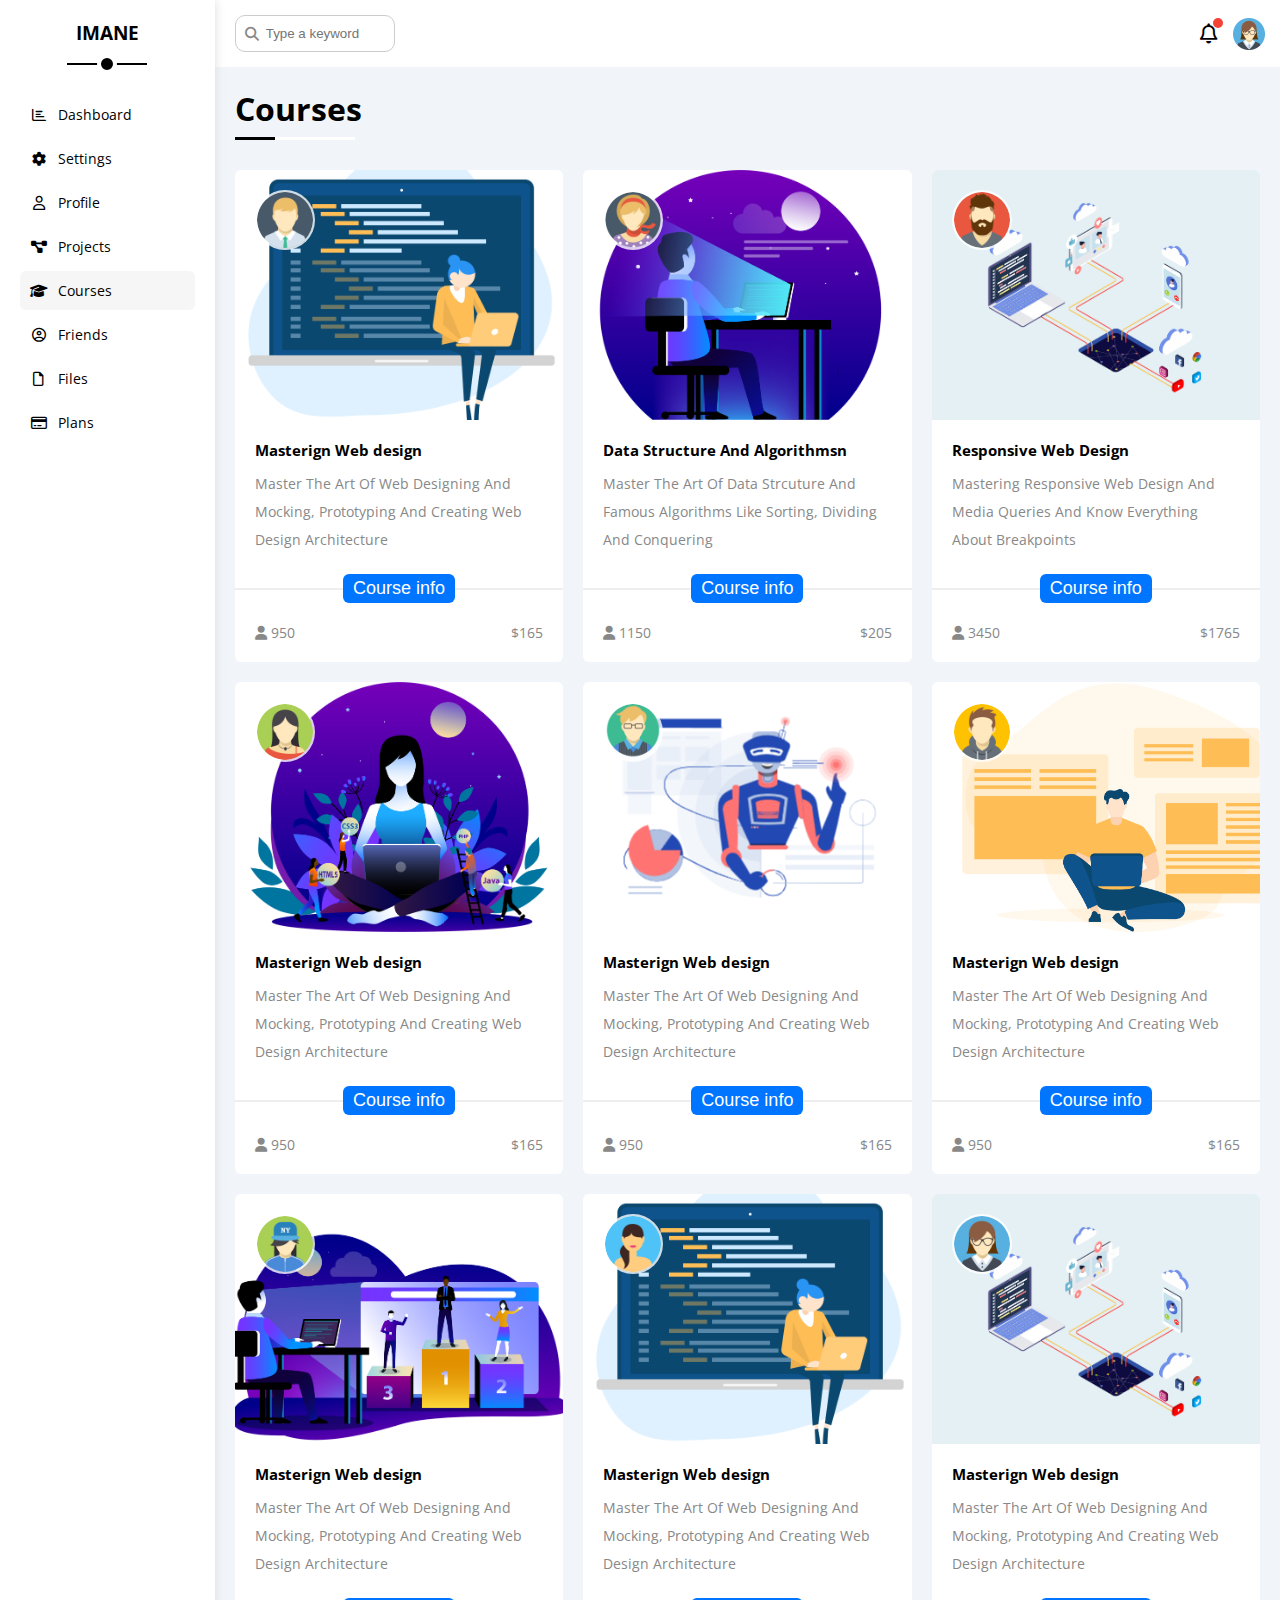
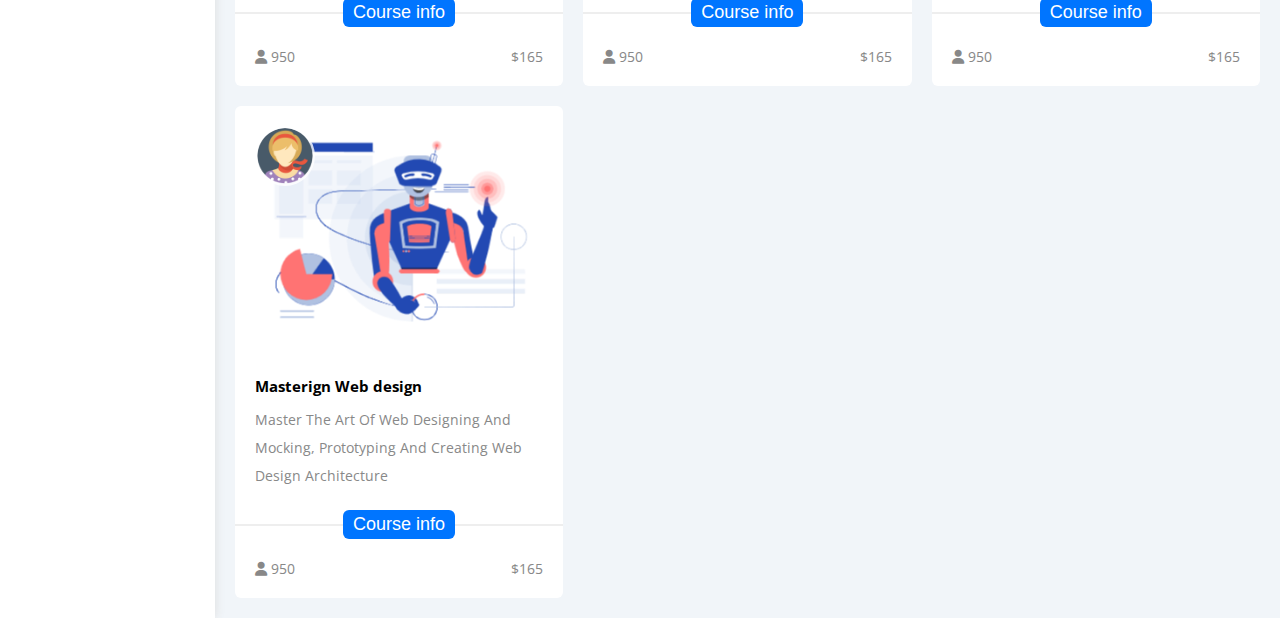
==== courses.html @ 6221a257 "complete website structure" ====
<!DOCTYPE html>
<html lang="en">
  <head>
    <meta charset="UTF-8" />
    <meta http-equiv="X-UA-Compatible" content="IE=edge" />
    <meta name="viewport" content="width=device-width, initial-scale=1.0" />
    <link rel="stylesheet" href="css/framwork.css" />
    <link rel="stylesheet" href="css/master.css" />
    <link rel="stylesheet" href="css/all.min.css" />
    <link rel="preconnect" href="https://fonts.googleapis.com" />
    <link rel="preconnect" href="https://fonts.gstatic.com" crossorigin />
    <link
      href="https://fonts.googleapis.com/css2?family=Open+Sans:wght@300;500&display=swap"
      rel="stylesheet"
    />
    <title>Courses</title>
  </head>
  <body>
    <div class="page d-flex">
      <div class="sidebar bg-white p-20 p-relative">
        <h3 class="p-relative txt-c mt-0">IMANE</h3>
        <ul>
          <li>
            <a
              class="d-flex align-center fs-14 c-black rad-6 p-10"
              href="index.html"
            >
              <i class="fa-regular fa-chart-bar fa-fw"></i>
              <span>Dashboard</span>
            </a>
          </li>
          <li>
            <a
              class="d-flex align-center fs-14 c-black rad-6 p-10"
              href="settings.html"
            >
              <i class="fa-solid fa-gear fa-fw"></i>
              <span>Settings</span>
            </a>
          </li>
          <li>
            <a
              class="d-flex align-center fs-14 c-black rad-6 p-10"
              href="profile.html"
            >
              <i class="fa-regular fa-user fa-fw"></i>
              <span>Profile</span>
            </a>
          </li>
          <li>
            <a
              class="d-flex align-center fs-14 c-black rad-6 p-10"
              href="projects.html"
            >
              <i class="fa-solid fa-diagram-project fa-fw"></i>
              <span>Projects</span>
            </a>
          </li>
          <li>
            <a
              class="active d-flex align-center fs-14 c-black rad-6 p-10"
              href="courses.html"
            >
              <i class="fa-solid fa-graduation-cap fa-fw"></i>
              <span>Courses</span>
            </a>
          </li>
          <li>
            <a
              class="d-flex align-center fs-14 c-black rad-6 p-10"
              href="friends.html"
            >
              <i class="fa-regular fa-circle-user fa-fw"></i>
              <span>Friends</span>
            </a>
          </li>
          <li>
            <a
              class="d-flex align-center fs-14 c-black rad-6 p-10"
              href="files.html"
            >
              <i class="fa-regular fa-file fa-fw"></i>
              <span>Files</span>
            </a>
          </li>
          <li>
            <a
              class="d-flex align-center fs-14 c-black rad-6 p-10"
              href="plans.html"
            >
              <i class="fa-regular fa-credit-card fa-fw"></i>
              <span>Plans</span>
            </a>
          </li>
        </ul>
      </div>
      <div class="content w-full">
        <!-- Start Head -->
        <div class="head bg-white p-15 between-flex">
          <div class="search p-relative">
            <input
              class="p-10"
              type="search"
              name=""
              id=""
              placeholder="Type a keyword"
            />
          </div>
          <div class="icons d-flex align-center">
            <span class="notification p-relative">
              <i class="fa-regular fa-bell fa-lg"></i>
            </span>
            <img src="images/avatar.png" alt="" />
          </div>
        </div>
        <!-- End head -->
        <h1 class="p-relative">Courses</h1>
        <div class="courses-page d-grid gap-20 wrapper-300 m-20">
            <div class="course bg-white rad-6 p-relative">
                <img  class="avatar p-absolute course-avatar" src="images/avatar-02.png" alt="course avatar">
                <div class="course-img-box">
                    <img class="course-img w-full" src="images/courses-01.png" alt="webd design">
                </div>
                <div class="course-desc p-20">
                    <h2 class="fs-15 mb-10"> Masterign Web design</h2>
                    <p class="c-grey fs-14 lh-2">
                        Master The Art Of Web Designing And Mocking, Prototyping And Creating Web Design Architecture
                    </p>
                </div>
                <div class="course-btn w-full p-relative p-0">
                   <button class="d-block m-inline-auto btn-shape b-none bg-blue c-white fs-18">Course info</button>
                </div>
                <div class="course-info between-flex c-grey fs-14 p-20">
                    <div>
                        <span><i class="fa-solid fa-user"></i></span>
                        <span>950</span>
                    </div>
                    <span>$165</span>
                </div>
            </div>
            <div class="course bg-white rad-6 p-relative">
                <img  class="avatar p-absolute course-avatar" src="images/avatar-01.png" alt="course avatar">
                <div class="course-img-box">
                    <img class="course-img w-full" src="images/courses-02.png" alt="webd design">
                </div>
                <div class="course-desc p-20">
                    <h2 class="fs-15 mb-10"> Data Structure And Algorithmsn</h2>
                    <p class="c-grey fs-14 lh-2">
                        Master The Art Of Data Strcuture And Famous Algorithms Like Sorting, Dividing And Conquering
                    </p>
                </div>
                <div class="course-btn w-full p-relative p-0">
                   <button class="d-block m-inline-auto btn-shape b-none bg-blue c-white fs-18">Course info</button>
                </div>
                <div class="course-info between-flex c-grey fs-14 p-20">
                    <div>
                        <span><i class="fa-solid fa-user"></i></span>
                        <span>1150</span>
                    </div>
                    <span>$205</span>
                </div>
            </div>
            <div class="course bg-white rad-6 p-relative">
                <img  class="avatar p-absolute course-avatar" src="images/avatar-03-m.png" alt="course avatar">
                <div class="course-img-box">
                    <img class="course-img w-full" src="images/courses-03.png" alt="webd design">
                </div>
                <div class="course-desc p-20">
                    <h2 class="fs-15 mb-10">Responsive Web Design</h2>
                    <p class="c-grey fs-14 lh-2">
                        Mastering Responsive Web Design And Media Queries And Know Everything About Breakpoints
                    </p>
                </div>
                <div class="course-btn w-full p-relative p-0">
                   <button class="d-block m-inline-auto btn-shape b-none bg-blue c-white fs-18">Course info</button>
                </div>
                <div class="course-info between-flex c-grey fs-14 p-20">
                    <div>
                        <span><i class="fa-solid fa-user"></i></span>
                        <span>3450</span>
                    </div>
                    <span>$1765</span>
                </div>
            </div>
            <div class="course bg-white rad-6 p-relative">
                <img  class="avatar p-absolute course-avatar" src="images/avatar-04-f.png" alt="course avatar">
                <div class="course-img-box">
                    <img class="course-img w-full" src="images/courses-04.png" alt="webd design">
                </div>
                <div class="course-desc p-20">
                    <h2 class="fs-15 mb-10"> Masterign Web design</h2>
                    <p class="c-grey fs-14 lh-2">
                        Master The Art Of Web Designing And Mocking, Prototyping And Creating Web Design Architecture
                    </p>
                </div>
                <div class="course-btn w-full p-relative p-0">
                   <button class="d-block m-inline-auto btn-shape b-none bg-blue c-white fs-18">Course info</button>
                </div>
                <div class="course-info between-flex c-grey fs-14 p-20">
                    <div>
                        <span><i class="fa-solid fa-user"></i></span>
                        <span>950</span>
                    </div>
                    <span>$165</span>
                </div>
            </div>
            <div class="course bg-white rad-6 p-relative">
                <img  class="avatar p-absolute course-avatar" src="images/avatar-05-m.png" alt="course avatar">
                <div class="course-img-box">
                    <img class="course-img w-full" src="images/courses-05.png" alt="webd design">
                </div>
                <div class="course-desc p-20">
                    <h2 class="fs-15 mb-10"> Masterign Web design</h2>
                    <p class="c-grey fs-14 lh-2">
                        Master The Art Of Web Designing And Mocking, Prototyping And Creating Web Design Architecture
                    </p>
                </div>
                <div class="course-btn w-full p-relative p-0">
                   <button class="d-block m-inline-auto btn-shape b-none bg-blue c-white fs-18">Course info</button>
                </div>
                <div class="course-info between-flex c-grey fs-14 p-20">
                    <div>
                        <span><i class="fa-solid fa-user"></i></span>
                        <span>950</span>
                    </div>
                    <span>$165</span>
                </div>
            </div>
            <div class="course bg-white rad-6 p-relative">
                <img  class="avatar p-absolute course-avatar" src="images/avatar-06-m.png" alt="course avatar">
                <div class="course-img-box">
                    <img class="course-img w-full" src="images/courses-06.png" alt="webd design">
                </div>
                <div class="course-desc p-20">
                    <h2 class="fs-15 mb-10"> Masterign Web design</h2>
                    <p class="c-grey fs-14 lh-2">
                        Master The Art Of Web Designing And Mocking, Prototyping And Creating Web Design Architecture
                    </p>
                </div>
                <div class="course-btn w-full p-relative p-0">
                   <button class="d-block m-inline-auto btn-shape b-none bg-blue c-white fs-18">Course info</button>
                </div>
                <div class="course-info between-flex c-grey fs-14 p-20">
                    <div>
                        <span><i class="fa-solid fa-user"></i></span>
                        <span>950</span>
                    </div>
                    <span>$165</span>
                </div>
            </div>
            <div class="course bg-white rad-6 p-relative">
                <img  class="avatar p-absolute course-avatar" src="images/avatar-08-f.png" alt="course avatar">
                <div class="course-img-box">
                    <img class="course-img w-full" src="images/courses-07.png" alt="webd design">
                </div>
                <div class="course-desc p-20">
                    <h2 class="fs-15 mb-10"> Masterign Web design</h2>
                    <p class="c-grey fs-14 lh-2">
                        Master The Art Of Web Designing And Mocking, Prototyping And Creating Web Design Architecture
                    </p>
                </div>
                <div class="course-btn w-full p-relative p-0">
                   <button class="d-block m-inline-auto btn-shape b-none bg-blue c-white fs-18">Course info</button>
                </div>
                <div class="course-info between-flex c-grey fs-14 p-20">
                    <div>
                        <span><i class="fa-solid fa-user"></i></span>
                        <span>950</span>
                    </div>
                    <span>$165</span>
                </div>
            </div>
            <div class="course bg-white rad-6 p-relative">
                <img  class="avatar p-absolute course-avatar" src="images/avatar-09-f.png" alt="course avatar">
                <div class="course-img-box">
                    <img class="course-img w-full" src="images/courses-01.png" alt="webd design">
                </div>
                <div class="course-desc p-20">
                    <h2 class="fs-15 mb-10"> Masterign Web design</h2>
                    <p class="c-grey fs-14 lh-2">
                        Master The Art Of Web Designing And Mocking, Prototyping And Creating Web Design Architecture
                    </p>
                </div>
                <div class="course-btn w-full p-relative p-0">
                   <button class="d-block m-inline-auto btn-shape b-none bg-blue c-white fs-18">Course info</button>
                </div>
                <div class="course-info between-flex c-grey fs-14 p-20">
                    <div>
                        <span><i class="fa-solid fa-user"></i></span>
                        <span>950</span>
                    </div>
                    <span>$165</span>
                </div>
            </div>
            <div class="course bg-white rad-6 p-relative">
                <img  class="avatar p-absolute course-avatar" src="images/avatar.png" alt="course avatar">
                <div class="course-img-box">
                    <img class="course-img w-full" src="images/courses-03.png" alt="webd design">
                </div>
                <div class="course-desc p-20">
                    <h2 class="fs-15 mb-10"> Masterign Web design</h2>
                    <p class="c-grey fs-14 lh-2">
                        Master The Art Of Web Designing And Mocking, Prototyping And Creating Web Design Architecture
                    </p>
                </div>
                <div class="course-btn w-full p-relative p-0">
                   <button class="d-block m-inline-auto btn-shape b-none bg-blue c-white fs-18">Course info</button>
                </div>
                <div class="course-info between-flex c-grey fs-14 p-20">
                    <div>
                        <span><i class="fa-solid fa-user"></i></span>
                        <span>950</span>
                    </div>
                    <span>$165</span>
                </div>
            </div>
            <div class="course bg-white rad-6 p-relative">
                <img  class="avatar p-absolute course-avatar" src="images/avatar-01.png" alt="course avatar">
                <div class="course-img-box">
                    <img class="course-img w-full" src="images/courses-05.png" alt="webd design">
                </div>
                <div class="course-desc p-20">
                    <h2 class="fs-15 mb-10"> Masterign Web design</h2>
                    <p class="c-grey fs-14 lh-2">
                        Master The Art Of Web Designing And Mocking, Prototyping And Creating Web Design Architecture
                    </p>
                </div>
                <div class="course-btn w-full p-relative p-0">
                   <button class="d-block m-inline-auto btn-shape b-none bg-blue c-white fs-18">Course info</button>
                </div>
                <div class="course-info between-flex c-grey fs-14 p-20">
                    <div>
                        <span><i class="fa-solid fa-user"></i></span>
                        <span>950</span>
                    </div>
                    <span>$165</span>
                </div>
            </div>

        </div>
    </div>
  </body>
</html>
---- css/framwork.css ----
/*Start box*/
.d-flex {
  display: flex;
}
.align-center {
  align-items: center;
}
.space-between {
  justify-content: space-between;
}
.space-center {
  justify-content: center;
}
.f-wrap {
  flex-wrap: wrap;
}
.d-grid {
  display: grid;
}
.gap-5 {
  gap: 5px;
}
.gap-10 {
  gap: 10px;
}
.gap-20 {
  gap: 20px;
}
.gap-40 {
  gap: 40px;
}

.d-block {
  display: block;
}
@media (max-width: 767px) {
  .block-mobile {
    display: block;
  }
  .hide-mobile {
    display: none;
  }
}
/* End box */

/* Start padding + margin */
.p-5 {
  padding: 5px;
}
.p-10 {
  padding: 10px;
}
.p-15 {
  padding: 15px;
}
.p-20 {
  padding: 20px;
}
.pt-10 {
  padding-top: 10px;
}
.pt-15 {
  padding-top: 15px;
}
.pt-20 {
  padding-top: 20px;
}
.pr-5 {
  padding-right: 5px;
}
.pr-10 {
  padding-right: 10px;
}
.pb-10 {
  padding-bottom: 10px;
}
.pb-15 {
  padding-bottom: 15px;
}
.pb-20 {
  padding-bottom: 20px;
}
.pl-5 {
  padding-left: 5px;
}
.pl-10 {
  padding-left: 10px;
}
.pl-20 {
  padding-left: 20px;
}
.m-auto {
  margin: auto;
}
.m-inline-auto {
  margin-inline: auto;
}
.m-0 {
  margin: 0;
}
.m-20 {
  margin: 20px;
}
.mt-0 {
  margin-top: 0;
}
.mt-5 {
  margin-top: 5px;
}
.mt-10 {
  margin-top: 10px;
}
.mt-15 {
  margin-top: 15px;
}
.mt-20 {
  margin-top: 20px;
}
.mr-5 {
  margin-right: 5px;
}

.mr-10 {
  margin-right: 10px;
}
.mb-5 {
  margin-bottom: 5px;
}
.mb-10 {
  margin-bottom: 10px;
}
.mb-15 {
  margin-bottom: 15px;
}
.mb-20 {
  margin-bottom: 20px;
}
.ml-0 {
  margin-left: 0;
}
.ml-10 {
  margin-left: 10px;
}
.ml-auto {
  margin-right: auto;
}
/* End padding + margin */
/* Start color */
.c-white {
  color: white;
}
.c-grey {
  color: var(--grey-color);
}
.c-black {
  color: black;
}

.c-blue {
  color: var(--blue-color);
}
.c-orange {
  color: var(--orange-color);
}
.c-green {
  color: var(--green-color);
}
.c-red {
  color: var(--red-color);
}
.bg-white {
  background-color: white;
}
.bg-eee {
  background-color: #eee;
}
.bg-blue {
  background-color: var(--blue-color);
}
.bg-orange {
  background-color: var(--orange-color);
}
.bg-green {
  background-color: var(--green-color);
}
.bg-red {
  background-color: var(--red-color);
}

/* end color */

/* Start position */
.p-relative {
  position: relative;
}
.p-absolute {
  position: absolute;
}
/* End position */
/* Start font */
.txt-c {
  text-align: center;
}
@media (max-width: 767px) {
  .txt-c-mobile {
    text-align: center;
  }
}
.fs-12 {
  font-size: 12px;
}

.fs-13 {
  font-size: 13px;
}
.fs-14 {
  font-size: 14px;
}
.fs-15 {
  font-size: 15px;
}
.fs-18 {
  font-size: 18px;
}
.fw-normal {
  font-weight: normal;
}
.fw-bold {
  font-weight: bold;
}
.lh-2 {
  line-height: 2;
}
@media (max-width: 767px) {
  .txt-c-mobile {
    text-align: center;
  }
}
/* End font */

/* Start border */
.b-none {
  border: none;
}
.border-ccc {
  border: 1px solid #ccc;
}
.border-r-ccc {
  border-right: 1px solid #ccc;
}
.border-t-eee {
  border-top: 1px solid #eee;
}
.border-b-eee {
  border-bottom: 1px solid #eee;
}
.rad-6 {
  border-radius: 6px;
}
.rad-10 {
  border-radius: 10px;
}
.rad-half {
  border-radius: 50%;
}
/* End border */
/* Start width */
.w-full {
  width: 100%;
}
.w-fit {
  width: fit-content;
}
.h-full {
  height: 100%;
}
/* End width */
/* BUTTON */
.c-pointer {
  cursor: pointer;
}

/* End button */
/*Start component */
.center-flex {
  display: flex;
  align-items: center;
  justify-content: center;
}
.between-flex {
  display: flex;
  align-items: center;
  justify-content: space-between;
}
.btn-shape {
  padding: 4px 10px;
  border-radius: 6px;
}
/* End component */
---- css/master.css ----
:root {
  --blue-color: #0075ff;
  --blue-alt-color: #0d69d5;
  --orange-color: #f59e0b;
  --green-color: #22c55e;
  --red-color: #f44336;
  --grey-color: #888;
}
* {
  box-sizing: border-box;
  padding: 0;
  margin: 0;
}

body {
  font-family: "Open Sans", sans-serif;
  margin: 0;
  min-height: 120vh;
}
*:focus {
  outline: none;
}
a {
  text-decoration: none;
}
ul {
  list-style: none;
}
::-webkit-scrollbar {
  width: 15px;
}
::-webkit-scrollbar-track {
  background-color: white;
}
::-webkit-scrollbar-thumb {
  background-color: var(--blue-color);
}
::-webkit-scrollbar-thumb:hover {
  background-color: var(--blue-alt-color);
}

:disabled {
  cursor: no-drop;
  background-color: #ccc;
}
/* .avatar {
  width: 50px;
  height: 50px;
} */
.wrapper {
  grid-template-columns: repeat(auto-fill, minmax(450px, 1fr));
  margin-left: 20px;
  margin-right: 20px;
}

@media (max-width: 767px) {
  .wrapper {
    grid-template-columns: minmax(200px, 1fr);
    margin-left: 10px;
    margin-right: 10px;
  }
}

.wrapper-200 {
  grid-template-columns: repeat(auto-fill, minmax(200px, 1fr));
}

@media (max-width: 767px) {
  .wrapper-200 {
    grid-template-columns: minmax(200px, 1fr);
  }
}
.wrapper-300 {
  grid-template-columns: repeat(auto-fill, minmax(300px, 1fr));
  margin-left: 20px;
  margin-right: 20px;
}

@media (max-width: 767px) {
  .wrapper-300 {
    grid-template-columns: minmax(200px, 1fr);
    margin-left: 10px;
    margin-right: 10px;
  }
}
.avatar {
  width: 32px;
  height: 32px;
  border-radius: 50%;
  padding: 2px;
  background-color: rgb(255, 255, 255, 0.8);
  /* box-shadow: rgba(0, 0, 0, 0.15) 1.95px 1.95px 2.6px; */
}
.avatar:not(:first-of-type) {
  margin-left: -15px;
}

.avatar-m {
  width: 100px;
  height: 100px;
}
.page {
  background-color: #f1f5f9;
  min-height: 100vh;
}

/* Start sidebar */
.sidebar {
  width: 250px;
  box-shadow: 0 0 10px #ddd;
}
.sidebar > h3 {
  margin-bottom: 50px;
}
.sidebar > h3::before,
.sidebar > h3::after {
  content: "";
  position: absolute;
  background-color: black;
  transform: translateX(-50%);
}
.sidebar > h3::before {
  width: 80px;
  height: 2px;
  bottom: -20px;
  left: 50%;
}
.sidebar > h3::after {
  left: 50%;
  bottom: -29px;
  width: 12px;
  height: 12px;
  border-radius: 50%;
  border: 4px solid white;
}

.sidebar ul li a {
  transition: 0.3s;
  margin-bottom: 5px;
}

.sidebar ul li a:hover,
.sidebar ul li a.active {
  background-color: #f6f6f6;
}
.sidebar ul li a span {
  font-size: 14px;
  margin-left: 10px;
}

@media (max-width: 767px) {
  .sidebar {
    width: 62px;
    padding: 10px;
  }
  .sidebar > h3 {
    font-size: 13px;
    margin-bottom: 15px;
  }
  .sidebar > h3::before,
  .sidebar > h3::after {
    display: none;
  }
  .sidebar ul li a span {
    display: none;
  }
}
/* End sidebar */

/* Start content */
.content {
  overflow: hidden;
}

.head .search::before {
  font-family: var(--fa-style-family-classic);
  content: "\f002";
  font-weight: 900;
  position: absolute;
  left: 15px;
  top: 50%;
  transform: translateY(-50%);
  font-size: 14px;
  color: var(--grey-color);
}
.head .search input {
  border: 1px solid #ccc;
  border-radius: 10px;
  margin-left: 5px;
  padding-left: 30px;
  width: 160px;
  transition: width 0.3s;
}

.head .search input:focus {
  width: 200px;
  border-color: #ddd;
}
.head .search input:focus::placeholder {
  opacity: 0;
}

.head .icons .notification::before {
  content: "";
  position: absolute;
  width: 10px;
  height: 10px;
  background-color: var(--red-color);
  border-radius: 50%;
  right: -5px;
  top: -5px;
}
.head .icons img {
  width: 32px;
  height: 32px;
  margin-left: 15px;
}
.page h1 {
  margin: 20px 20px 40px;
}

.page h1::before,
.page h1::after {
  content: "";
  position: absolute;
  height: 3px;
  bottom: -10px;
  left: 0;
}
.page h1::before {
  background-color: white;
  width: 120px;
}
.page h1::after {
  background-color: black;
  width: 40px;
}

/* End content */
/* Start welcome widget */
.intro {
  height: 200px;
}
.welcom {
  overflow: hidden;
}
.welcom-img {
  width: 170px;
  margin-bottom: -40px;
}

.welcome .avatar {
  width: 64px;
  height: 64px;
  border: 2px solid white;
  border-radius: 50%;
  padding: 2px;
  box-shadow: 0 0 5px #ddd;
  margin-left: 20px;
  margin-top: -32px;
}

.welcome .body {
  border-top: 1px solid #eee;
  border-bottom: 1px solid #eee;
}
.welcome .body > div {
  flex: 1;
}
.welcome .visit {
  margin: 0 15px 15px auto;
  transition: 0.3s;
}
.welcome .visit:hover {
  background-color: var(--blue-alt-color);
}
@media (max-width: 767px) {
  .welcome .intro {
    padding-bottom: 30px;
  }
  .welcom .avatar {
    margin-left: 0;
  }
  .welcome .body > div:not(:last-child) {
    margin-bottom: 20px;
  }
}
/* End welcome widget */

/* Start quick draft */
.quick-draft textarea {
  resize: none;
  min-height: 180px;
}
.quick-draft .save {
  margin-left: auto;
  transition: 0.3s;
  cursor: pointer;
}

.quick-draft .save:hover {
  background-color: var(--blue-alt-color);
}
/* End quick draft */
/* Start target */
.targets .target-row .icon {
  width: 80px;
  height: 80px;
  margin-right: 15px;
}
.targets .details {
  flex: 1;
}
.targets .details .progress {
  height: 4px;
}

.targets .details .progress > span {
  position: absolute;
  left: 0;
  top: 0;
  height: 100%;
}
.targets .details .progress > span span {
  position: absolute;
  right: -16px;
  bottom: 16px;
  color: white;
  padding: 2px 5px;
  border-radius: 6px;
  font-size: 13px;
}

.targets .details .progress > span span::after {
  content: "";
  border-color: transparent;
  border-width: 5px;
  border-style: solid;
  position: absolute;
  bottom: -10px;
  border-top-color: var(--blue-alt-color);
  left: 50%;
  transform: translateX(-50%);
}

.targets .details .progress > .blue span::after {
  border-top-color: var(--blue-color);
}
.targets .details .progress > .orange span::after {
  border-top-color: var(--orange-color);
}
.targets .details .progress > .green span::after {
  border-top-color: var(--green-color);
}

.blue .icon,
.blue .progress {
  background-color: rgb(0, 117, 225, 0.2);
}

.orange .icon,
.orange .progress {
  background-color: rgb(245, 158, 11, 0.2);
}

.green .icon,
.green .progress {
  background-color: rgb(34, 197, 94, 0.2);
}
/* End target */
/* Start tickects */
.tickets .box {
  border: 1px solid #ccc;
  width: calc(50% - 10px);
}

@media (max-width: 767px) {
  .tickets .box {
    width: 100%;
  }
}
/* End tickets */

/* Start latest news */
.news-row:not(:last-of-type) {
  margin-bottom: 20px;
  padding-bottom: 20px;
  border-bottom: 1px solid #eee;
}
.news-row img {
  width: 100px;
  border-radius: 6px;
  margin-right: 15px;
}
.news-row .info {
  flex-grow: 1;
}

.news-row .info h3 {
  margin: 0 0 6px;
  font-size: 16px;
}
@media (max-width: 767px) {
  .news-row {
    display: block;
  }
  .news-row .label {
    display: block;
    margin: 10px auto;
    width: fit-content;
  }
}

/* Start Tasks */

.task-row:not(:last-of-type) {
  border-bottom: 1px solid #eee;
  margin-bottom: 15px;
  padding-bottom: 15px;
}
.task-desc {
  flex-grow: 1;
}
.task-done > * {
  opacity: 0.5;
  text-decoration: line-through;
}

.task-done .delete-task {
  text-decoration: none;
}
.delete-task {
  cursor: pointer;
  transition: color 0.3s;
}
.delete-task:hover {
  color: var(--red-color);
}

/* START LATEST UPLOAD */
.upload-row:not(:last-of-type) {
  border-bottom: 1px solid #eee;
  padding-top: 10px;
  padding-bottom: 10px;
}
.upload-row img {
  width: 50px;
}
.upload-info {
  flex: 1;
}

/* END LATEST UPLOAD */
/* Start project progress */
.progress {
  z-index: 1;
}
.progress-content::before {
  content: "";
  position: absolute;
  width: 2px;
  height: calc(100% - 60px);
  background-color: var(--blue-color);
  left: 15px;
  bottom: 50%;
  transform: translateY(50%);
}
.progress-circle {
  width: 30px;
  height: 30px;
  border: 1px solid var(--blue-color);
  border-radius: 50%;
  background-color: white;
  /* z-index: 1; */
}

.progress-circle.done::before,
.progress-circle.current::before {
  content: "";
  position: absolute;
  width: 23px;
  height: 23px;
  border: 2px solid white;
  background-color: var(--blue-color);
  border-radius: 50%;
  left: 50%;
  top: 50%;
  transform: translate(-50%, -50%);
  /* z-index: -1; */
}

.progress-circle.current::before {
  animation: 3s linear infinite progress;
}
.progress-row {
  margin-top: 10px;
}
.progress-img {
  position: absolute;
  right: 0;
  width: 200px;
  bottom: 0px;
  z-index: -1;
  opacity: 0.5;
}
/* End project progress */

/* START REMINDER */
.reminder-row {
  border-left-width: 2px;
  border-left-style: solid;
  margin-left: 15px;
}
.reminder-row::before {
  content: "";
  position: absolute;
  width: 15px;
  height: 15px;
  border-radius: 50%;
  left: -25px;
  top: 50%;
  transform: translateY(-50%);
}
.reminder-blue {
  border-left-color: var(--blue-color);
}

.reminder-blue::before {
  background-color: var(--blue-color);
}

.reminder-green {
  border-left-color: var(--green-color);
}
.reminder-green::before {
  background-color: var(--green-color);
}
.reminder-orange {
  border-left-color: var(--orange-color);
}
.reminder-orange::before {
  background-color: var(--orange-color);
}
.reminder-red {
  border-left-color: var(--red-color);
}
.reminder-red::before {
  background-color: var(--red-color);
}
/* END REMINDER */

/* START LATEST POST */
.post-img {
  width: 40px;
  height: 40px;
}
.post-p {
  border-top: 1px solid #eee;
  border-bottom: 1px solid #eee;
  min-height: 140px;
}
/* END LATEST POST */
/* Start social stats */
.social-follow {
  flex: 1;
}

.social-row {
  padding: 0;
  height: 3rem;
  margin-bottom: 20px;
  overflow: hidden;
}
.social-icon {
  width: 70px;
  height: 100%;
}
.twitter-row {
  background-color: rgb(29, 161, 242, 0.2);
}
.twitter-row .social-icon,
.twitter-row .social-btn {
  background-color: #1da1f2;
}
.facebook-row {
  background-color: rgb(24, 119, 242, 0.4);
}
.facebook-row .social-icon,
.facebook-row .social-btn {
  background-color: #1877f2;
}
.youtube-row {
  background-color: rgb(255, 0, 0, 0.4);
}
.youtube-row .social-icon,
.youtube-row .social-btn {
  background-color: #ff0000;
}
.linkedin-row {
  background-color: rgb(0, 119, 181, 0.4);
}
.linkedin-row .social-icon,
.linkedin-row .social-btn {
  background-color: #0077b5;
}
/* End social stats */
/* Start priojects table */
.projects .responsive-table {
  overflow-x: auto;
}
.projects table {
  min-width: 1000px;
  border-spacing: 0;
}
.projects thead td {
  background-color: #eee;
  font-weight: bold;
}

.projects table td {
  padding: 15px;
}

.projects tbody td {
  border-bottom: 1px solid #eee;
  border-left: 1px solid #eee;
}
.projects table tr {
  transition: 300ms;
}
.projects table tr td:last-of-type {
  border-right: 1px solid #eee;
}
.projects table tr:hover td {
  background-color: rgb(251, 251, 251);
}

/* End priojects table */

/* START SETTINGS */
.settings-page {
  grid-template-columns: repeat(auto-fill, minmax(450px, 1fr));
  margin-left: 20px;
  margin-right: 20px;
}

@media (max-width: 767px) {
  .settings-page {
    grid-template-columns: minmax(100px, 1fr);
    margin-left: 10px;
    margin-right: 10px;
    gap: 10px;
  }
}

.settings-page .close-message {
  border: 1px solid #ccc;
  resize: none;
  min-height: 150px;
}

.toggle-checkbox {
  -webkit-appearance: none;
  appearance: none;
  display: none;
}
.toggle-switch {
  width: 78px;
  height: 32px;
  background-color: #eee;
  border-radius: 16px;
  position: relative;
  cursor: pointer;
  transition: 0.3s;
}
.toggle-switch::before {
  font-family: var(--fa-style-family-classic);
  content: "\f00d";
  font-weight: 900;
  font-size: 1.3rem;
  background-color: white;
  color: #eee;
  height: 24px;
  width: 24px;
  border-radius: 50%;
  position: absolute;
  left: 4px;
  top: 4px;
  display: flex;
  align-items: center;
  justify-content: center;
  transition: 0.3s;
}

.toggle-checkbox:checked + .toggle-switch {
  background-color: var(--blue-color);
}
.toggle-checkbox:checked + .toggle-switch::before {
  font-family: var(--fa-style-family-classic);
  content: "\f00c";
  left: 50px;
  color: var(--blue-color);
}

/* END SETTINGS */

/* Start general info */
.info-element input {
  outline: none;
}

.info-element input:focus::placeholder {
  opacity: 0;
}
.mail-wrapper input {
  flex: 1;
}

/* End general info */

/* Start security info */
.sec-box {
  padding-top: 10px;
  padding-bottom: 10px;
}

.sec-box:not(:last-of-type) {
  border-bottom: 1px solid #eee;
}

/* end security info */

/* Start social info */

.social-info-row i {
  height: 40px;
  width: 40px;
  border: 1px solid #ccc;
  border-right: none;
  border-radius: 6px 0 0 6px;
  background-color: #eee;
  display: flex;
  align-items: center;
  justify-content: center;
  transition: all 300ms;
}
.social-info-row input {
  height: 40px;
  border: 1px solid #ccc;
  background-color: #eee;
  padding-left: 10px;
}

.social-info-row:focus-within i {
  color: var(--blue-color);
}
/* End social info */

/* START WIDGET CONTROL */
.widgets-row label {
  padding-left: 20px;
  position: relative;
  cursor: pointer;
}
.widgets-row input[type="checkbox"] {
  -webkit-appearance: none;
  appearance: none;
}
.widgets-row label::before {
  content: "";
  position: absolute;
  width: 14px;
  height: 14px;
  left: -5px;
  top: 50%;
  transform: translateY(-50%);
  border: 1px solid #888;
  border-radius: 3px;
  background-color: white;
  transition: 0.3s;
}
.widgets-row label:hover::before {
  border-color: var(--blue-color);
}
.widgets-row label::after {
  font-family: var(--fa-style-family-classic);
  content: "\f00c";
  position: absolute;
  font-weight: 900;
  color: white;
  background-color: var(--blue-color);
  /* opacity: 0; */
  font-size: 14px;
  top: 50%;
  left: -4.2px;
  transform: translateY(-50%) scale(0) rotate(180deg);
  transition: 0.3s;
}
.widgets-row input:checked ~ label::before {
  transform: translateY(-50%);
}
.widgets-row input:checked ~ label::after {
  transform: translateY(-50%) scale(1) rotate(0);
}

.widgets-row input[type="checkbox"]:checked {
  /* accent-color: var(--blue-color); */
}

/* END WIDGET CONTROL */

/* START BACKUP MANAGER */
.backup-row input[type="radio"] {
  -webkit-appearance: none;
  appearance: none;
}
.backup-row label {
  font-size: 20px;
  padding-left: 20px;
  position: relative;
  cursor: pointer;
}
.backup-row label::before {
  content: "";
  position: absolute;
  width: 14px;
  height: 14px;
  border: 2px solid #ccc;
  left: -8px;
  top: 50%;
  transform: translateY(-50%);
  border-radius: 50%;
  padding: 1px;
}
.backup-row label::after {
  content: "";
  position: absolute;
  width: 10px;
  height: 10px;
  left: -3.4px;
  top: 50%;
  transform: translateY(-50%) scale(0);
  border-radius: 50%;
  background-color: var(--blue-color);
  transition: 0.3s;
}
.backup-row input[type="radio"]:checked ~ label::before {
  border-color: #0075ff;
}
.backup-row input[type="radio"]:checked ~ label::after {
  transform: translateY(-50%) scale(1);
}
.backup-list {
  padding-top: 20px;
  border-top: 1px solid #eee;
}
@media (max-media: 767px) {
  .backup-list {
    flex-wrap: wrap;
  }
}
.backup-server {
  border: 2px solid #ccc;
  cursor: pointer;
  transition: 0.3s;
}

.backup-server input[type="radio"] {
  -webkit-appearance: none;
  appearance: none;
}
.backup-server span {
  transition: 0.3s;
}

.backup-server:has(input[type="radio"]:checked) {
  border-color: var(--blue-color);
}
.backup-server:has(input[type="radio"]:checked) span {
  color: var(--blue-color);
}
/* END BUCKP MANAGER */

/* PROFILE PAGE */
/* Profile overview */

@media (max-width: 767px) {
  .profile-overview {
    flex-direction: column;
  }
}

.overview-left {
  width: 300px;
  min-height: 400px;
}
@media (min-width: 768px) {
  .overview-left {
    border-right: 1px solid #eee;
  }
}
.overview-left img {
  width: 120px;
  height: 120px;
}
.profile-level {
  width: 70%;
  height: 5px;
  border-radius: 10px;
  overflow: hidden;
  margin: auto;
}

.profile-level span {
  position: absolute;
  left: 0;
  height: 100%;
}
.overview-box {
  transition: 0.3s;
}
.overview-box:hover {
  background-color: rgb(241, 239, 239, 0.5);
}
.info-box {
  margin-top: 20px;
  /* flex-direction: column; */
  gap: 20px;
}

@media (max-width: 767px) {
  .info-box {
    flex-direction: column;
  }
  .overview-box label {
    display: block;
    width: fit-content;
    margin-inline: auto;
  }
}

/* End profile overview */

/* SKILLS AND ACTIVITIES */

.skills-activities {
  /* flex-wrap: wrap; */
}

.my-skills {
  flex: 1;
}

.my-activities {
  flex: 2;
}
.activities-img {
  width: 80px;
  height: 80px;
}

.activities-info {
  flex: 1;
}

@media (max-width: 767px) {
  .skills-activities {
    flex-direction: column;
  }
  .my-skills,
  .my-activities {
    margin: 0;
  }
  .my-skills {
    margin-bottom: 10px;
  }
  .skills-list ul {
    justify-content: center;
  }
  .activities-list li {
    flex-direction: column;
  }
}
/* END SKILLS AND ACTIVITIES */

/* START PROJECTS PAGE */
.projects-date {
  right: 10px;
  top: 10px;
}

.budget-level {
  width: 250px;
  height: 8px;
}
.budget-level span {
  position: absolute;
  height: 100%;
  left: 0;
  top: 0;
}

.projects-skills {
  justify-content: flex-end;
}
@media (max-width: 767px) {
  .projects-skills {
    flex-direction: column;
    align-items: flex-start;
    /* justify-content: center; */
  }
}
/* END PROJECTS PAGE */
/* START COURSES PAGE */
.course-avatar {
  width: 60px;
  height: 60px;
  left: 20px;
  top: 20px;
}
.course-img-box {
  width: 100%;
  height: 250px;
}
.course-img {
  border-radius: 6px 6px 0 0;
  height: 100%;
  width: 100%;
  object-fit: cover;
}

.course-btn {
  z-index: 2;
}
.course-btn::before {
  content: "";
  position: absolute;
  width: 100%;
  height: 2px;
  background-color: #eee;
  top: 50%;
  left: 0;
  transform: translateY(-50%);
  z-index: -1;
}
.course-btn button {
  cursor: pointer;
}
/* END COURSES PAGE */

/* Friends page */
.firends-icons i {
  border-radius: 50%;
  cursor: pointer;
  transition: 300ms;
}
.firends-icons i:hover {
  background-color: var(--blue-color);
  color: white;
}

/* End friends page */

/*START FILES PAGE */
.files-page {
  align-items: flex-start;
}
@media (max-width: 767px) {
  .files-page {
    align-items: normal;
    flex-direction: column-reverse;
  }
}

.files-statistics {
  min-width: 300px;
}
.files-stats-rwo {
  border: 1px solid #ccc;
  border-radius: 6px;
}
.files-name {
  flex: 1;
}
.files-upload button {
  position: relative;
  padding: 10px;
  font-size: 18px;
  display: block;
  margin-inline: auto;
  cursor: pointer;
  padding-left: 30px;
  transition: background-color 300ms;
}
.files-upload button:hover {
  background-color: var(--blue-alt-color);
}
.upload-icon {
  font-size: 18px;
  /* font-weight: 400; */
  position: absolute;
  left: 8px;
  top: 50%;
  transform: translateY(-50%);
}
.files-upload button:hover .upload-icon {
  animation: 1s linear 0s infinite upload;
}
.files-wrapper {
  flex: 1;
}

.dwonload-icon {
  position: absolute;
  left: 10px;
  top: 10px;
  color: var(--grey-color);
}

.files-img {
  display: block;
  margin-inline: auto;
  width: 100px;
}
/* END FILES PAGE */
/* START PLANS */
.plan-head {
  border: 3px solid white;
  position: relative;
}
.plan-head::before {
  content: "";
  position: absolute;
  width: calc(100% + 6px);
  height: calc(100% + 6px);
  left: -6px;
  top: -6px;
  border: 3px solid;
}
.plan-head.green-head::before {
  border-color: var(--green-color);
}
.plan-head.blue-head::before {
  border-color: var(--blue-color);
}
.plan-head.orange-head::before {
  border-color: var(--orange-color);
}
.plan-price {
  font-size: 30px;
}
.plan-price::before {
  content: "$";
  position: absolute;
  left: -20px;
  top: -5px;
}
.icon-info {
  font-size: 10px;
  background-color: var(--grey-color);
  padding: 6px 10px;
  color: white;
  border-radius: 50%;
  cursor: pointer;
}
.plans-join {
  cursor: pointer;
}
/* END PLANS */
/* Animations */

@keyframes progress {
  0%,
  50% {
    opacity: 1;
  }
  25%,
  75% {
    opacity: 0;
  }
  100% {
    opacity: 0.75;
  }
}

@keyframes upload {
  0%,
  50% {
    top: 60%;
    transform: translateY(-50%);
  }
  25%,
  75% {
    top: 30%;
    transform: translateY(-50%);
  }
  100% {
    top: 50%;
    transform: translateY(-50%);
  }
}
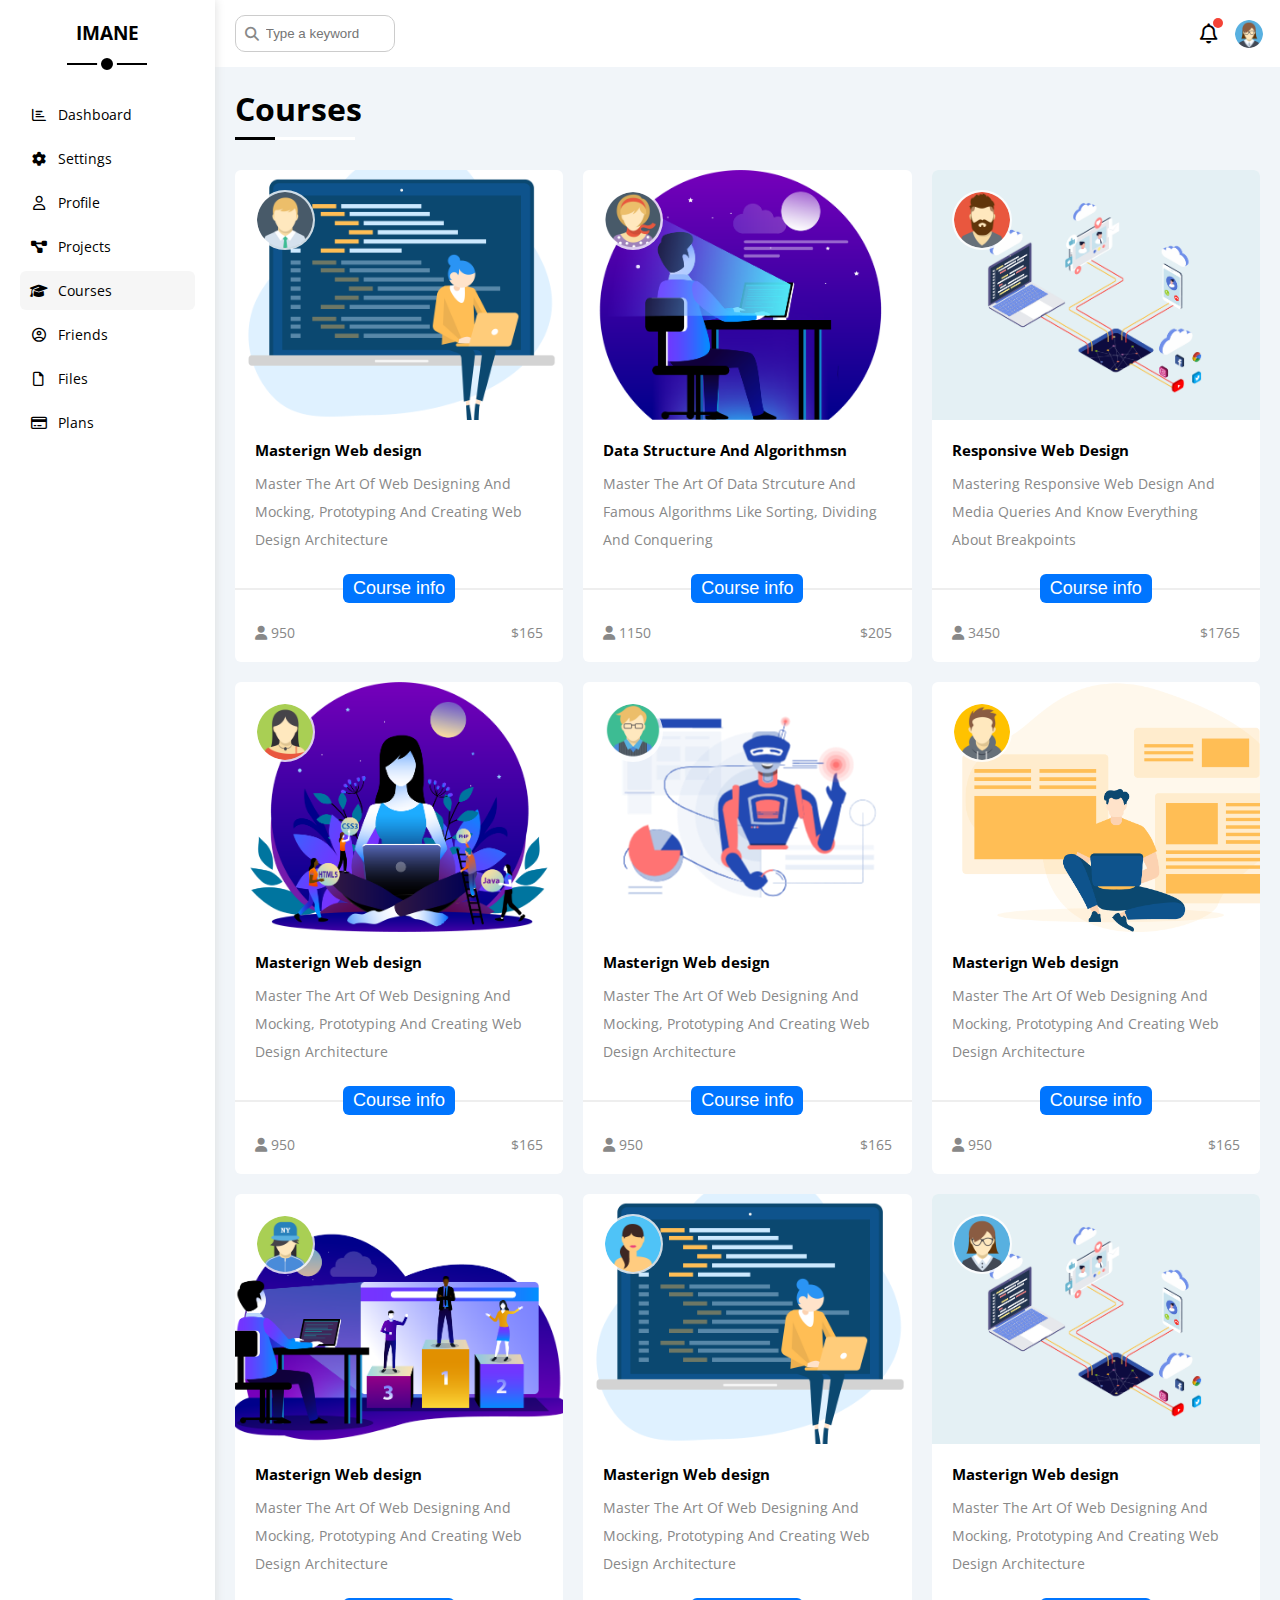
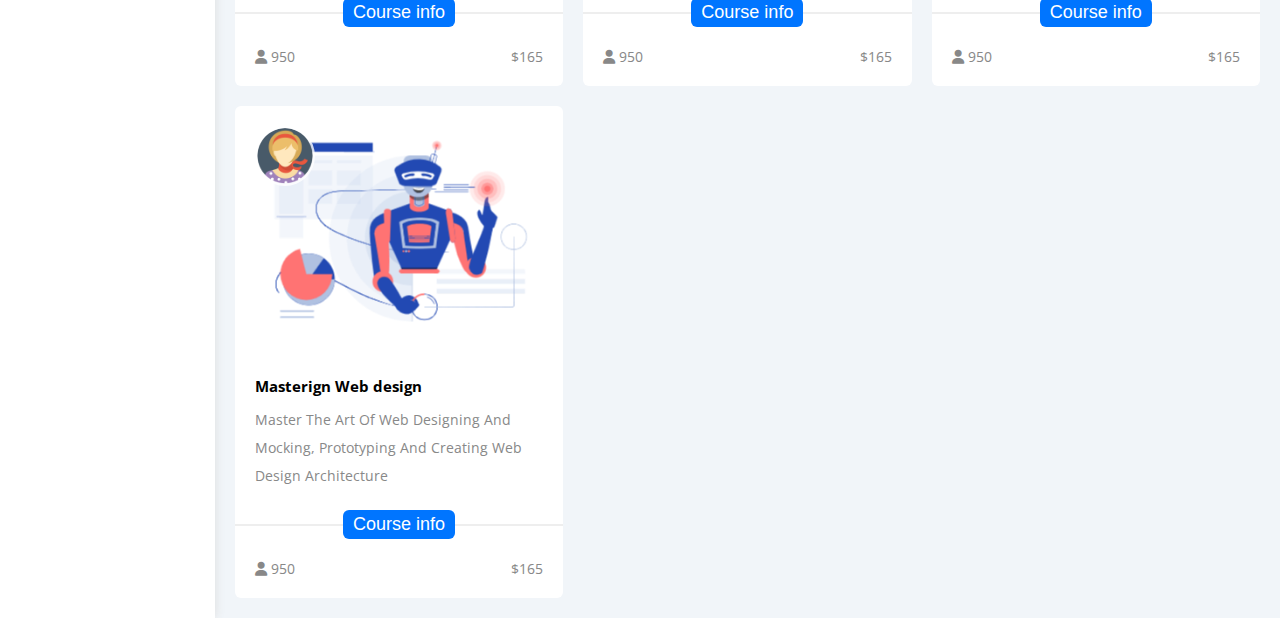
==== commit a116a62b: "modify css file" ====
--- a/courses.html
+++ b/courses.html
@@ -110,7 +110,7 @@
             <span class="notification p-relative">
               <i class="fa-regular fa-bell fa-lg"></i>
             </span>
-            <img src="images/avatar.png" alt="" />
+            <img class="avatar ml-15" src="images/avatar.png" alt="" />
           </div>
         </div>
         <!-- End head -->
--- a/css/framwork.css
+++ b/css/framwork.css
@@ -14,6 +14,17 @@
 .f-wrap {
   flex-wrap: wrap;
 }
+.flex-1 {
+  flex: 1;
+}
+.flex-column {
+  flex-direction: column;
+}
+@media (max-width: 767px) {
+  .flex-mobile-column {
+    flex-direction: column;
+  }
+}
 .d-grid {
   display: grid;
 }
@@ -137,6 +148,9 @@
 }
 .ml-0 {
   margin-left: 0;
+}
+.ml-15 {
+  margin-left: 15px;
 }
 .ml-10 {
   margin-left: 10px;
--- a/css/master.css
+++ b/css/master.css
@@ -89,7 +89,6 @@
   border-radius: 50%;
   padding: 2px;
   background-color: rgb(255, 255, 255, 0.8);
-  /* box-shadow: rgba(0, 0, 0, 0.15) 1.95px 1.95px 2.6px; */
 }
 .avatar:not(:first-of-type) {
   margin-left: -15px;
@@ -151,7 +150,6 @@
 @media (max-width: 767px) {
   .sidebar {
     width: 62px;
-    padding: 10px;
   }
   .sidebar > h3 {
     font-size: 13px;
@@ -210,11 +208,6 @@
   right: -5px;
   top: -5px;
 }
-.head .icons img {
-  width: 32px;
-  height: 32px;
-  margin-left: 15px;
-}
 .page h1 {
   margin: 20px 20px 40px;
 }
@@ -260,13 +253,6 @@
   margin-top: -32px;
 }
 
-.welcome .body {
-  border-top: 1px solid #eee;
-  border-bottom: 1px solid #eee;
-}
-.welcome .body > div {
-  flex: 1;
-}
 .welcome .visit {
   margin: 0 15px 15px auto;
   transition: 0.3s;
@@ -308,21 +294,16 @@
   height: 80px;
   margin-right: 15px;
 }
-.targets .details {
-  flex: 1;
-}
 .targets .details .progress {
   height: 4px;
 }
 
 .targets .details .progress > span {
-  position: absolute;
   left: 0;
   top: 0;
   height: 100%;
 }
 .targets .details .progress > span span {
-  position: absolute;
   right: -16px;
   bottom: 16px;
   color: white;
@@ -382,19 +363,11 @@
 /* End tickets */
 
 /* Start latest news */
-.news-row:not(:last-of-type) {
-  margin-bottom: 20px;
-  padding-bottom: 20px;
-  border-bottom: 1px solid #eee;
-}
 .news-row img {
   width: 100px;
   border-radius: 6px;
   margin-right: 15px;
 }
-.news-row .info {
-  flex-grow: 1;
-}
 
 .news-row .info h3 {
   margin: 0 0 6px;
@@ -410,17 +383,7 @@
     width: fit-content;
   }
 }
-
 /* Start Tasks */
-
-.task-row:not(:last-of-type) {
-  border-bottom: 1px solid #eee;
-  margin-bottom: 15px;
-  padding-bottom: 15px;
-}
-.task-desc {
-  flex-grow: 1;
-}
 .task-done > * {
   opacity: 0.5;
   text-decoration: line-through;
@@ -438,16 +401,8 @@
 }
 
 /* START LATEST UPLOAD */
-.upload-row:not(:last-of-type) {
-  border-bottom: 1px solid #eee;
-  padding-top: 10px;
-  padding-bottom: 10px;
-}
 .upload-row img {
   width: 50px;
-}
-.upload-info {
-  flex: 1;
 }
 
 /* END LATEST UPLOAD */
@@ -496,7 +451,6 @@
   margin-top: 10px;
 }
 .progress-img {
-  position: absolute;
   right: 0;
   width: 200px;
   bottom: 0px;
@@ -555,16 +509,10 @@
   height: 40px;
 }
 .post-p {
-  border-top: 1px solid #eee;
-  border-bottom: 1px solid #eee;
   min-height: 140px;
 }
 /* END LATEST POST */
 /* Start social stats */
-.social-follow {
-  flex: 1;
-}
-
 .social-row {
   padding: 0;
   height: 3rem;
@@ -638,20 +586,6 @@
 /* End priojects table */
 
 /* START SETTINGS */
-.settings-page {
-  grid-template-columns: repeat(auto-fill, minmax(450px, 1fr));
-  margin-left: 20px;
-  margin-right: 20px;
-}
-
-@media (max-width: 767px) {
-  .settings-page {
-    grid-template-columns: minmax(100px, 1fr);
-    margin-left: 10px;
-    margin-right: 10px;
-    gap: 10px;
-  }
-}
 
 .settings-page .close-message {
   border: 1px solid #ccc;
@@ -712,10 +646,6 @@
 .info-element input:focus::placeholder {
   opacity: 0;
 }
-.mail-wrapper input {
-  flex: 1;
-}
-
 /* End general info */
 
 /* Start security info */
@@ -723,15 +653,9 @@
   padding-top: 10px;
   padding-bottom: 10px;
 }
-
-.sec-box:not(:last-of-type) {
-  border-bottom: 1px solid #eee;
-}
-
 /* end security info */
 
 /* Start social info */
-
 .social-info-row i {
   height: 40px;
   width: 40px;
@@ -803,10 +727,6 @@
   transform: translateY(-50%) scale(1) rotate(0);
 }
 
-.widgets-row input[type="checkbox"]:checked {
-  /* accent-color: var(--blue-color); */
-}
-
 /* END WIDGET CONTROL */
 
 /* START BACKUP MANAGER */
@@ -850,10 +770,6 @@
 .backup-row input[type="radio"]:checked ~ label::after {
   transform: translateY(-50%) scale(1);
 }
-.backup-list {
-  padding-top: 20px;
-  border-top: 1px solid #eee;
-}
 @media (max-media: 767px) {
   .backup-list {
     flex-wrap: wrap;
@@ -883,13 +799,6 @@
 
 /* PROFILE PAGE */
 /* Profile overview */
-
-@media (max-width: 767px) {
-  .profile-overview {
-    flex-direction: column;
-  }
-}
-
 .overview-left {
   width: 300px;
   min-height: 400px;
@@ -912,7 +821,6 @@
 }
 
 .profile-level span {
-  position: absolute;
   left: 0;
   height: 100%;
 }
@@ -922,16 +830,7 @@
 .overview-box:hover {
   background-color: rgb(241, 239, 239, 0.5);
 }
-.info-box {
-  margin-top: 20px;
-  /* flex-direction: column; */
-  gap: 20px;
-}
-
 @media (max-width: 767px) {
-  .info-box {
-    flex-direction: column;
-  }
   .overview-box label {
     display: block;
     width: fit-content;
@@ -942,15 +841,6 @@
 /* End profile overview */
 
 /* SKILLS AND ACTIVITIES */
-
-.skills-activities {
-  /* flex-wrap: wrap; */
-}
-
-.my-skills {
-  flex: 1;
-}
-
 .my-activities {
   flex: 2;
 }
@@ -958,15 +848,7 @@
   width: 80px;
   height: 80px;
 }
-
-.activities-info {
-  flex: 1;
-}
-
 @media (max-width: 767px) {
-  .skills-activities {
-    flex-direction: column;
-  }
   .my-skills,
   .my-activities {
     margin: 0;
@@ -976,9 +858,6 @@
   }
   .skills-list ul {
     justify-content: center;
-  }
-  .activities-list li {
-    flex-direction: column;
   }
 }
 /* END SKILLS AND ACTIVITIES */
@@ -994,8 +873,6 @@
   height: 8px;
 }
 .budget-level span {
-  position: absolute;
-  height: 100%;
   left: 0;
   top: 0;
 }
@@ -1005,9 +882,7 @@
 }
 @media (max-width: 767px) {
   .projects-skills {
-    flex-direction: column;
     align-items: flex-start;
-    /* justify-content: center; */
   }
 }
 /* END PROJECTS PAGE */
@@ -1078,9 +953,6 @@
 .files-stats-rwo {
   border: 1px solid #ccc;
   border-radius: 6px;
-}
-.files-name {
-  flex: 1;
 }
 .files-upload button {
   position: relative;
@@ -1097,8 +969,6 @@
 }
 .upload-icon {
   font-size: 18px;
-  /* font-weight: 400; */
-  position: absolute;
   left: 8px;
   top: 50%;
   transform: translateY(-50%);
@@ -1106,12 +976,7 @@
 .files-upload button:hover .upload-icon {
   animation: 1s linear 0s infinite upload;
 }
-.files-wrapper {
-  flex: 1;
-}
-
 .dwonload-icon {
-  position: absolute;
   left: 10px;
   top: 10px;
   color: var(--grey-color);
